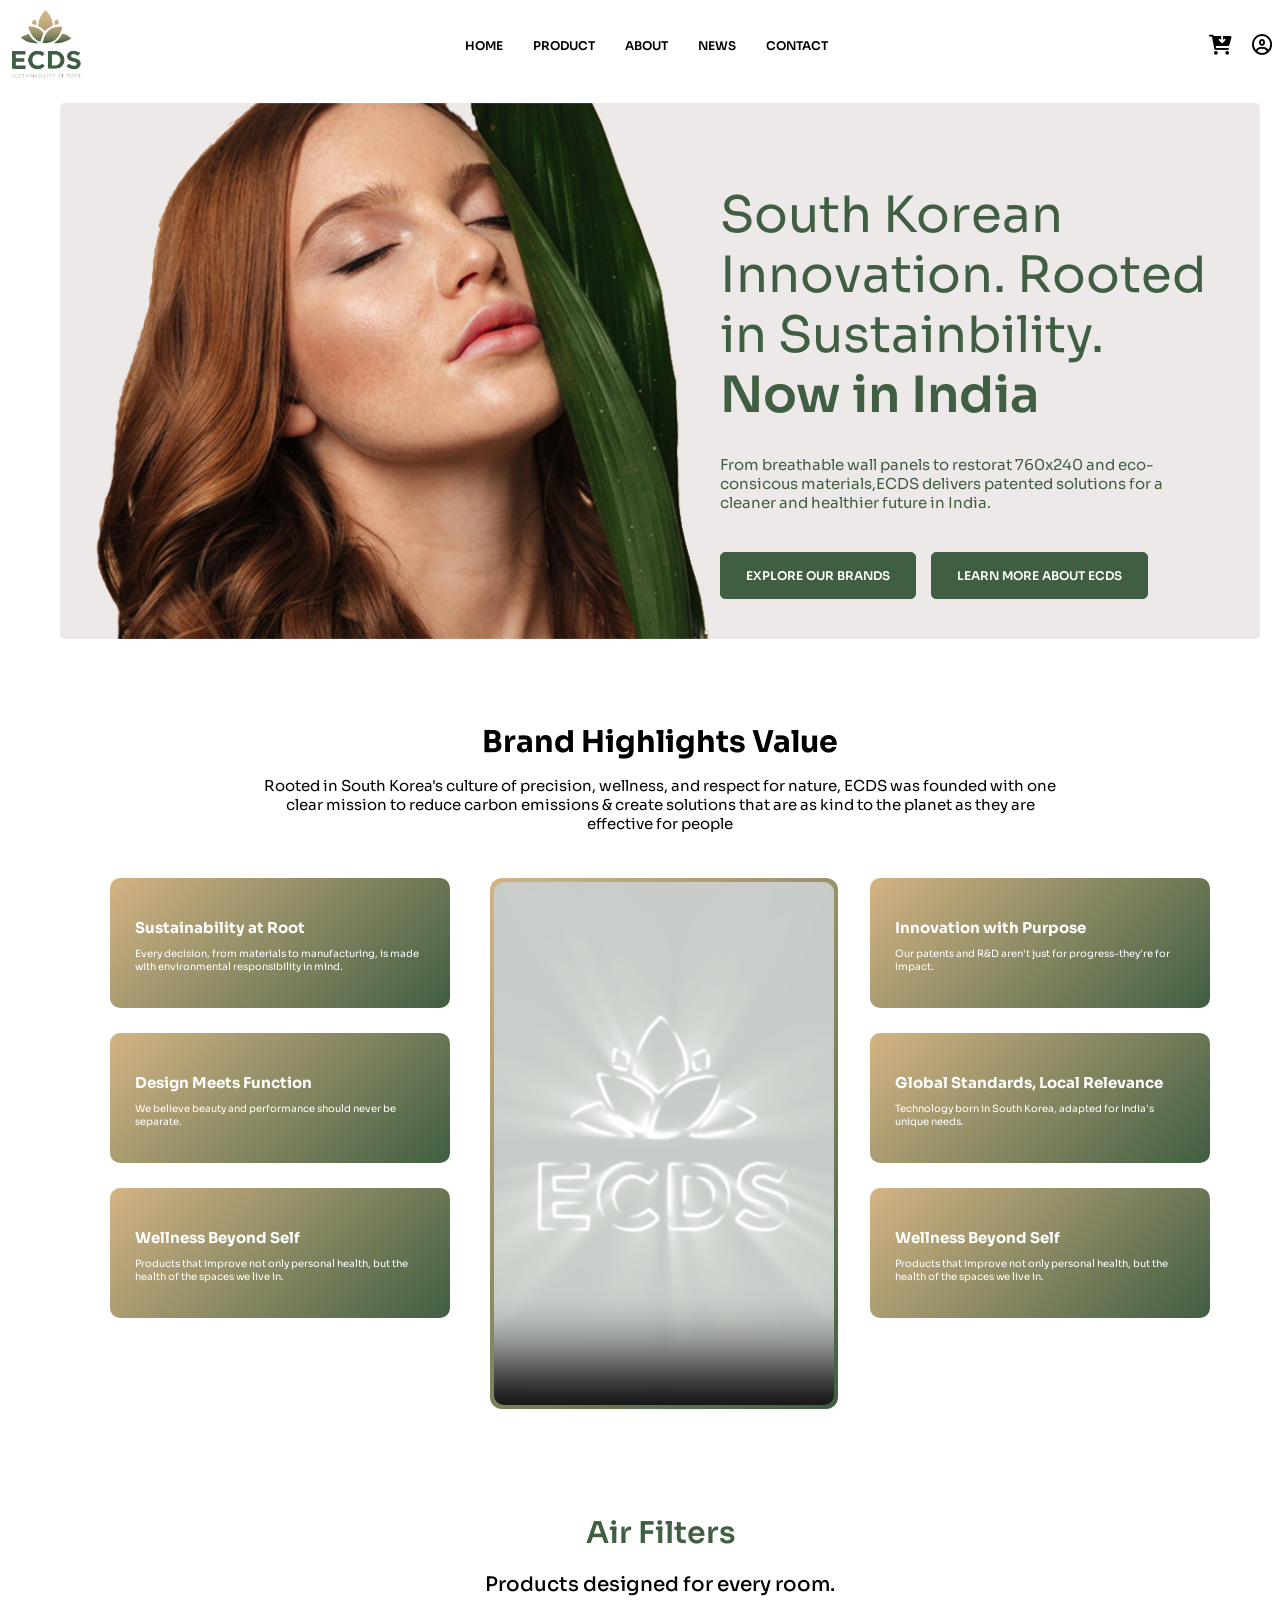
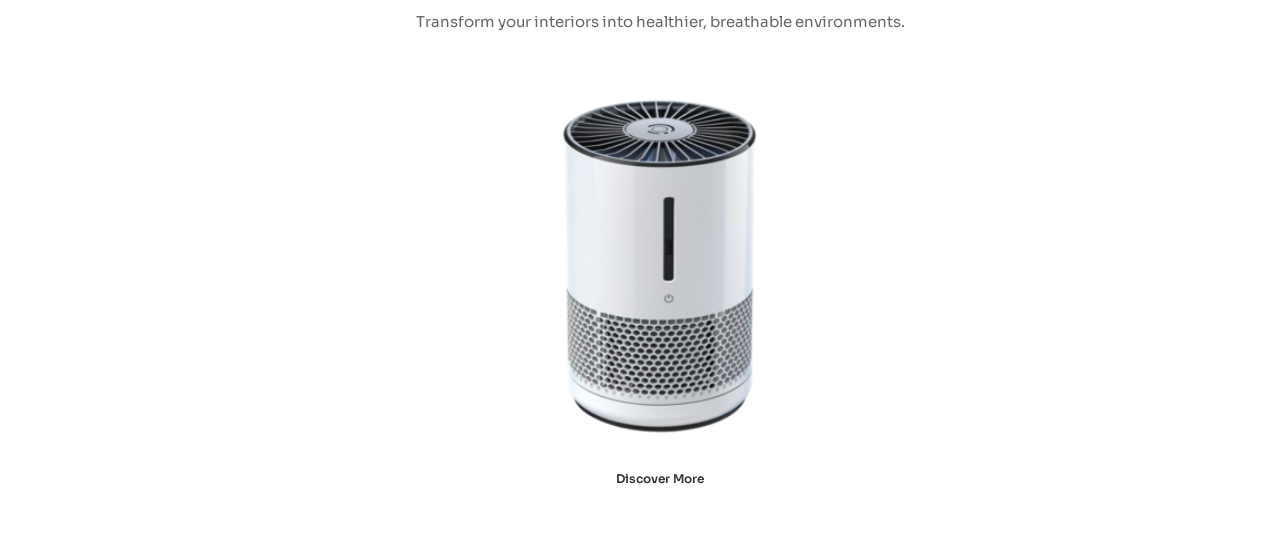
==== index.html @ a6f285d8 "Add the navbar,hero section,brand highlights etc." ====
<!DOCTYPE html>
<html lang="en">
<head>
    <meta charset="UTF-8">
    <meta name="viewport" content="width=device-width, initial-scale=1.0">
    <title>ECDS</title>
    <link rel="stylesheet" href="style.css">
     <link href="https://cdnjs.cloudflare.com/ajax/libs/font-awesome/6.0.0/css/all.min.css" rel="stylesheet">
     <link rel="preconnect" href="https://fonts.googleapis.com">
    <link rel="preconnect" href="https://fonts.gstatic.com" crossorigin>
    <link href="https://fonts.googleapis.com/css2?family=Sora:wght@100..800&display=swap" rel="stylesheet">
</head>
<body>

    <header class="navbar">
        <div class="logo-container">
            <img src="image/ecds_logo.png" alt="ECDS Logo" class="logo-image">
        </div>
            
        <nav class="nav-links">
            <a href="#">HOME</a>
            <a href="#">PRODUCT</a>
            <a href="#">ABOUT</a>
            <a href="#">NEWS</a>
            <a href="#">CONTACT</a>
        </nav>

        <div class="nav-icons">
            <a href="#" class="icon"><i class="fa-solid fa-cart-arrow-down"></i></a>
            <a href="#" class="icon"><i class="fa-regular fa-circle-user"></i></a>
        </div>
    </header>

    <section class="hero">
        <div class="hero-container">
            <div class="hero-description">
                <h1 class="hero-title">
                    South Korean<br>
                    Innovation. Rooted<br> 
                    in Sustainbility.<br>
                    <span class="hero-highlight">Now in India</span></h1>
                <p class="hero-subtitle">
                    From breathable wall panels to restorat 760x240 and eco-consicous materials,ECDS delivers patented solutions for a cleaner and healthier future in India.
                </p>

                <div class="hero-btns">
                    <a href="#" class="btn">EXPLORE OUR BRANDS</a>
                    <a href="#" class="btn">LEARN MORE ABOUT ECDS</a>
                </div>

            </div>
        </div>
    </section>

    <section class="brand-highlights">
        <div class="bh-container">
            <div class="bh-header">
                <h2>Brand Highlights Value</h2>
                <p>Rooted in South Korea's culture of precision, wellness, and respect for nature, ECDS was founded with one clear mission to reduce carbon emissions & create solutions that are as kind to the planet as they are effective for people</p>
            </div>

            <div class="bh-grid">
                <div class="bh-column left-column">
                    <div class="bh-card">
                        <h3>Sustainability at Root</h3>
                        <p>Every decision, from materials to manufacturing, is made with environmental responsibility in mind.</p>
                    </div>

                    <div class="bh-card">
                        <h3>Design Meets Function</h3>
                        <p>We believe beauty and performance should never be separate.</p>
                    </div>

                    <div class="bh-card">
                        <h3>Wellness Beyond Self</h3>
                        <p>Products that improve not only personal health, but the health of the spaces we live in.</p>
                    </div>
                </div>

                <div class="bh-column center-column">
                    <div class="image-card">
                        <img src="image/bh.png" alt="ECDS Video" class="center-image">
                    </div>
                </div>

                <div class="bh-column right-column">
                    <div class="bh-card">
                        <h3>Innovation with Purpose</h3>
                        <p>Our patents and R&D aren't just for progress-they're for impact.</p>
                    </div>

                    <div class="bh-card">
                        <h3>Global Standards, Local Relevance</h3>
                        <p>Technology born in South Korea, adapted for India's unique needs.</p>
                    </div>

                    <div class="bh-card">
                        <h3>Wellness Beyond Self</h3>
                        <p>Products that improve not only personal health, but the health of the spaces we live in.</p>
                    </div>
                </div>

            </div>
        </div>
    </section>

    <section class="products">
        <div class="product-header">
            <h2 class="product-title">Air Filters</h2>
            <h3 class="product-subtitle">Products designed for every room.</h3>
            <p class="product-description">Transform your interiors into healthier, breathable environments.</p>
        </div>

        <div class="product-image-card">
            <img src="image/product-1.png" alt="Air Filter" class="product-image">
            <a href="#" class="product-link">Discover More</a>
        </div>

    </section>
    
</body>
</html>
---- style.css ----
*{
    font-family: 'Sora';
}

.navbar{
    display: flex;
    justify-content: space-between;
    align-items: center;

    position: sticky;
    top: 0;
    z-index: 1000;

    background-color: white;
}

.logo-container{
    display: flex;
    align-items: center;
}

.logo-image{
    height: 75px;
    width: auto;
    object-fit: contain;
}

.nav-links{
    display: flex;
    gap: 30px;
}

.nav-links a{
    font-size: 12px;
    font-weight: 600;
    text-decoration: none;
    color: #000;
    transition: all 0.3s ease;
}

.nav-links a:hover{
    color: #1a432b;
}

.nav-icons{
    display: flex;
    gap: 20px;
    align-items: center;
}

.nav-icons .icon{
    font-size: 20px;
    color: #000;
    transition: color 0.3s ease;
}

.nav-icons .icon:hover{
    color: #1a432b;
}

.hero{
    width: 100%;
    display: flex;
    justify-content: center;
    padding: 20px;
}

.hero-container{
    display: flex;
    justify-content: flex-end;
    width: 100%;
    max-width: 1200px;
    min-height: 513px;
    background-image: url('image/section-1.png');
    background-size: cover;
    background-position: center left;
    border-radius: 5px;
    overflow: hidden;
}

.hero-description{
    width: 45%;
    display: flex;
    flex-direction: column;
    justify-content: center;
    padding: 40px 40px 40px 0;
    box-sizing: border-box;
}

.hero-title{
    font-size: 50px;
    color: #405e42;
    font-weight: 400;
    line-height: 1.2;
    margin-bottom: 15px;
}

.hero-title .hero-highlight{
    font-weight: 600;
}

.hero-subtitle{
    font-size: 15px;
    color: #405e42;
    margin-bottom: 40px;
    max-width: 500px;
}

.hero-btns{
    display: flex;
    gap: 15px;
}

.btn{
    display: inline-block;
    padding: 15px 25px;
    font-size: 12px;
    font-weight: 600;
    border-radius: 5px;
    text-align: center;
    transition: all 0.5s ease;
    cursor: pointer;
    background-color: #405e42;
    border: 1px solid #405e42;
    color: white;
    text-decoration: none;
}

.btn:hover{
    background-color: #1a432b;
    border-color: #1a331e;
}

.brand-highlights{
    width: 100%;
    padding: 40px 20px;
    background-color: white;
    display: flex;
    justify-content: center;
}

.bh-container{
    max-width: 1280px;
    width: 100%;
    display: flex;
    flex-direction: column;
    align-items: center;
}

.bh-header{
    text-align: center;
    max-width: 800px;
    margin-bottom: 30px;
}

.bh-header h2{
    font-size: 30px;
    margin-bottom: 10px;
    font-weight: 700;
}

.bh-header p{
    font-size: 15px;
}

.bh-grid{
    display: flex;
    justify-content: center;
    align-items: stretch;
    gap: 40px;
    width: 100%;
    max-width: 1100px;
    margin: 0 auto;
}

.bh-column{
    display: flex;
    flex-direction: column;
    gap: 25px;
    flex: 1;
}

.center-column{
    display: flex;
    justify-content: center;
}

.image-card{
    width: 100%;
    min-height: 500px;
    padding: 4px;
    background: linear-gradient(135deg, #d4b484 0%,#405e42 100%);
    border-radius: 12px;
    display: flex;
    overflow: hidden;
}

.center-image{
    width: 100%;
    height: 100%;
    border-radius: 10px;
    object-fit: cover;
    display: block;
}

.bh-card{
    background: linear-gradient(135deg, #d4b484 0%,#405e42 100%);
    color: white;
    padding: 25px;
    border-radius: 10px;
    text-align: left;
    transition: transform 0.3s ease;
}

.bh-card:hover{
    transform: translateY(-5px);
}

.bh-card h3{
    font-size: 15px;
    font-weight: 700;
    margin-bottom: 10px;
}

.bh-card p{
    /* max-width: 200px; */
    font-size: 10px;
}

.bh-column .left-column,
.bh-column .right-column{
    flex: 1;
    max-width: 320px;
    display: flex;
    flex-direction: column;
    justify-content: space-between;
    gap: 20px;
}

.products{
    width: 100%;
    padding: 40px 20px;
    background-color: white;
    display: flex;
    flex-direction: column;
    align-items: center;
    text-align: center;
}

.product-header{
    max-width: 700px;
    margin-bottom: 20px;
}

.product-title{
    font-size: 30px;
    color: #405e42;
    font-weight: 600;
    margin-bottom: 10px;
}

.product-subtitle{
    font-size: 20px;
    font-weight: 500;
    margin-bottom: 8px;
}

.product-description{
    font-size: 15px;
    color: #666;
}

.product-image-card{
    display: flex;
    flex-direction: column;
    align-items: center;
    width: 100%;
    max-width: 400px;
}

.product-image{
    width: 100%;
    height: auto;
    object-fit: contain;
    margin-bottom: 5px;
}

.product-link{
    font-size: 12px;
    font-weight: 600;
    color: #333;
    text-decoration: none;
    transition: color 0.3s ease; 
}

.product-link:hover{
    color: #405e42;
}
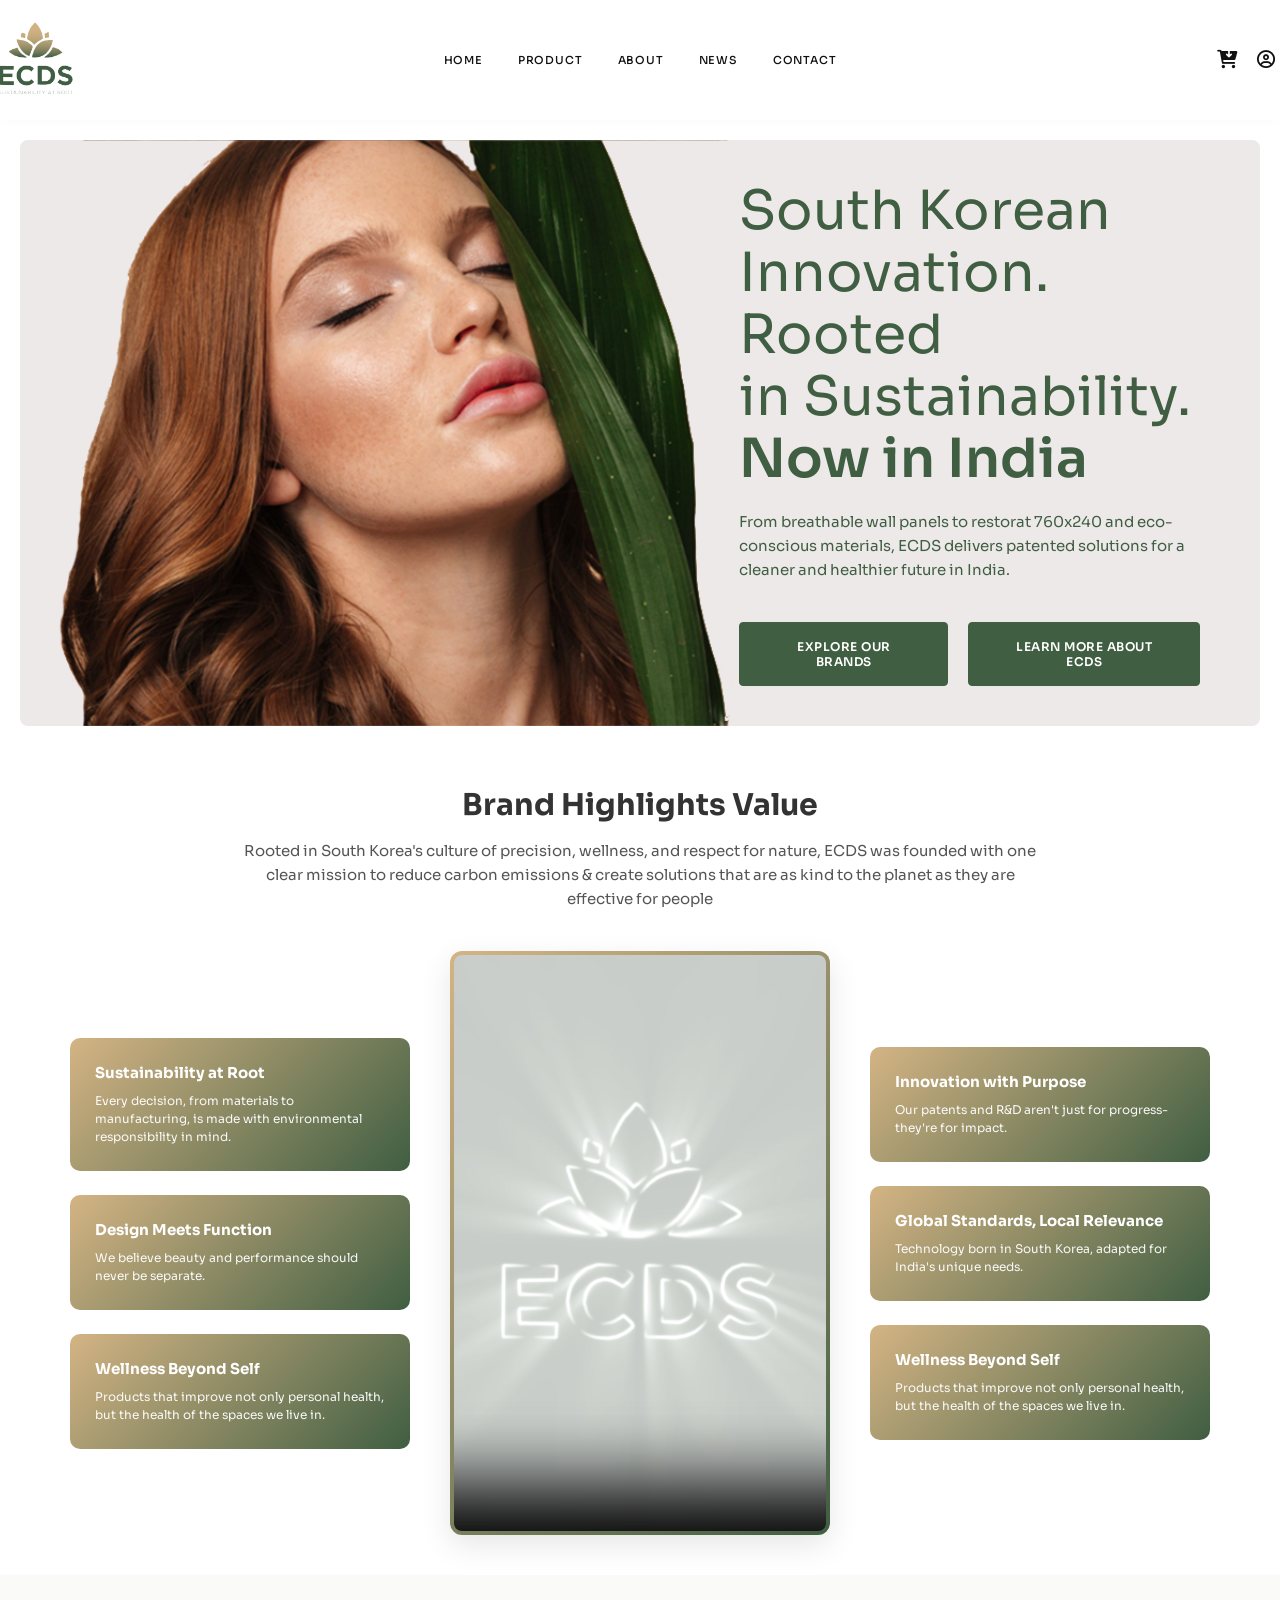
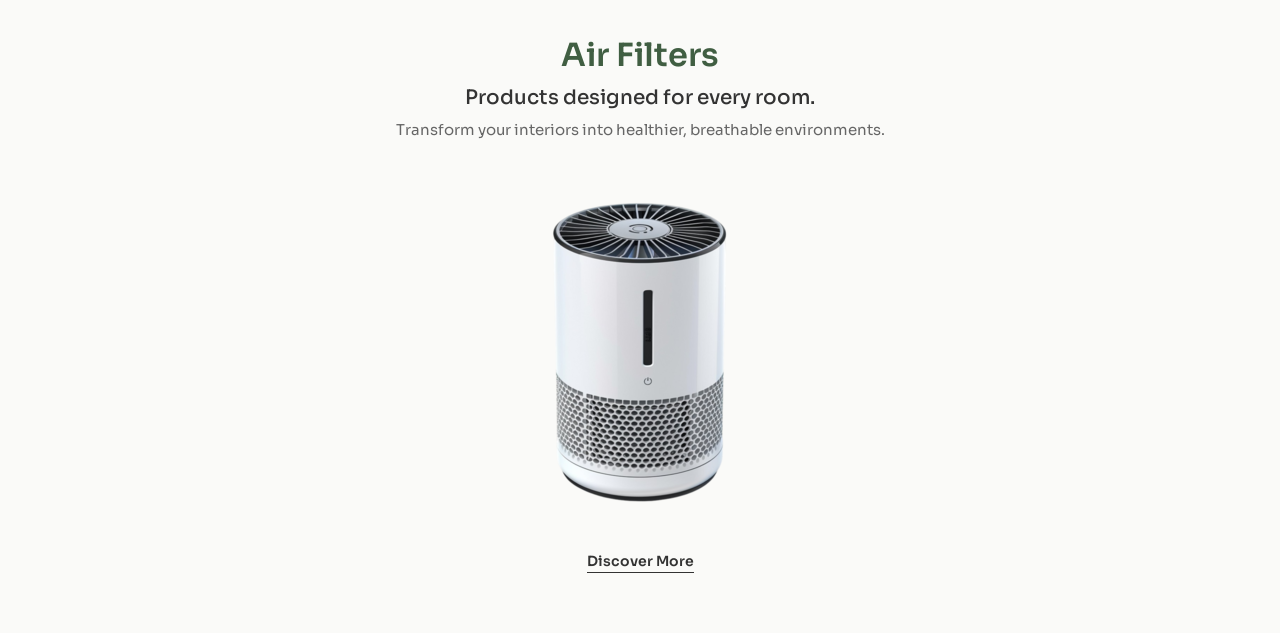
==== commit 9f5e4fef: "Fix minor issues" ====
--- a/index.html
+++ b/index.html
@@ -5,29 +5,33 @@
     <meta name="viewport" content="width=device-width, initial-scale=1.0">
     <title>ECDS</title>
     <link rel="stylesheet" href="style.css">
-     <link href="https://cdnjs.cloudflare.com/ajax/libs/font-awesome/6.0.0/css/all.min.css" rel="stylesheet">
-     <link rel="preconnect" href="https://fonts.googleapis.com">
+    
+    <link href="https://cdnjs.cloudflare.com/ajax/libs/font-awesome/6.0.0/css/all.min.css" rel="stylesheet">
+    
+    <link rel="preconnect" href="https://fonts.googleapis.com">
     <link rel="preconnect" href="https://fonts.gstatic.com" crossorigin>
     <link href="https://fonts.googleapis.com/css2?family=Sora:wght@100..800&display=swap" rel="stylesheet">
 </head>
 <body>
 
     <header class="navbar">
-        <div class="logo-container">
-            <img src="image/ecds_logo.png" alt="ECDS Logo" class="logo-image">
-        </div>
+        <div class="nav-container">
+            <div class="logo-container">
+                <img src="image/ecds_logo.png" alt="ECDS Logo" class="logo-image">
+            </div>
             
-        <nav class="nav-links">
-            <a href="#">HOME</a>
-            <a href="#">PRODUCT</a>
-            <a href="#">ABOUT</a>
-            <a href="#">NEWS</a>
-            <a href="#">CONTACT</a>
-        </nav>
+            <nav class="nav-links">
+                <a href="#">HOME</a>
+                <a href="#">PRODUCT</a>
+                <a href="#">ABOUT</a>
+                <a href="#">NEWS</a>
+                <a href="#">CONTACT</a>
+            </nav>
 
-        <div class="nav-icons">
-            <a href="#" class="icon"><i class="fa-solid fa-cart-arrow-down"></i></a>
-            <a href="#" class="icon"><i class="fa-regular fa-circle-user"></i></a>
+            <div class="nav-icons">
+                <a href="#" class="icon"><i class="fa-solid fa-cart-arrow-down"></i></a>
+                <a href="#" class="icon"><i class="fa-regular fa-circle-user"></i></a>
+            </div>
         </div>
     </header>
 
@@ -37,17 +41,17 @@
                 <h1 class="hero-title">
                     South Korean<br>
                     Innovation. Rooted<br> 
-                    in Sustainbility.<br>
-                    <span class="hero-highlight">Now in India</span></h1>
+                    in Sustainability.<br>
+                    <span class="hero-highlight">Now in India</span>
+                </h1>
                 <p class="hero-subtitle">
-                    From breathable wall panels to restorat 760x240 and eco-consicous materials,ECDS delivers patented solutions for a cleaner and healthier future in India.
+                    From breathable wall panels to restorat 760x240 and eco-conscious materials, ECDS delivers patented solutions for a cleaner and healthier future in India.
                 </p>
 
                 <div class="hero-btns">
                     <a href="#" class="btn">EXPLORE OUR BRANDS</a>
                     <a href="#" class="btn">LEARN MORE ABOUT ECDS</a>
                 </div>
-
             </div>
         </div>
     </section>
@@ -65,12 +69,10 @@
                         <h3>Sustainability at Root</h3>
                         <p>Every decision, from materials to manufacturing, is made with environmental responsibility in mind.</p>
                     </div>
-
                     <div class="bh-card">
                         <h3>Design Meets Function</h3>
                         <p>We believe beauty and performance should never be separate.</p>
                     </div>
-
                     <div class="bh-card">
                         <h3>Wellness Beyond Self</h3>
                         <p>Products that improve not only personal health, but the health of the spaces we live in.</p>
@@ -79,7 +81,7 @@
 
                 <div class="bh-column center-column">
                     <div class="image-card">
-                        <img src="image/bh.png" alt="ECDS Video" class="center-image">
+                        <img src="image/bh.png" alt="ECDS Media" class="center-image">
                     </div>
                 </div>
 
@@ -88,18 +90,15 @@
                         <h3>Innovation with Purpose</h3>
                         <p>Our patents and R&D aren't just for progress-they're for impact.</p>
                     </div>
-
                     <div class="bh-card">
                         <h3>Global Standards, Local Relevance</h3>
                         <p>Technology born in South Korea, adapted for India's unique needs.</p>
                     </div>
-
                     <div class="bh-card">
                         <h3>Wellness Beyond Self</h3>
                         <p>Products that improve not only personal health, but the health of the spaces we live in.</p>
                     </div>
                 </div>
-
             </div>
         </div>
     </section>
@@ -115,7 +114,6 @@
             <img src="image/product-1.png" alt="Air Filter" class="product-image">
             <a href="#" class="product-link">Discover More</a>
         </div>
-
     </section>
     
 </body>
--- a/style.css
+++ b/style.css
@@ -1,40 +1,60 @@
 *{
-    font-family: 'Sora';
+    margin: 0;
+    padding: 0;
+    box-sizing: border-box;
+    font-family: 'Sora', sans-serif;
+}
+
+body{
+    background-color: #ffffff;
+    color: #333333;
 }
 
 .navbar{
-    display: flex;
-    justify-content: space-between;
-    align-items: center;
-
     position: sticky;
     top: 0;
     z-index: 1000;
-
     background-color: white;
+    display: flex;
+    justify-content: center;
+    padding: 20px 20px;
+    box-shadow: 0 2px 10px rgba(0, 0, 0, 0.02); 
+}
+
+.nav-container{
+    display: grid;
+    grid-template-columns: 1fr auto 1fr;
+    align-items: center;
+    width: 100%;
+    max-width: 1280px;
 }
 
 .logo-container{
-    display: flex;
-    align-items: center;
+    justify-self: start;
+    display: flex;
+    align-items: center;
+    margin-left: -25px; 
 }
 
 .logo-image{
-    height: 75px;
+    height: 80px;
     width: auto;
     object-fit: contain;
+    display: block;
 }
 
 .nav-links{
-    display: flex;
-    gap: 30px;
+    justify-self: center;
+    display: flex;
+    gap: 35px;
 }
 
 .nav-links a{
-    font-size: 12px;
-    font-weight: 600;
+    font-size: 11px; 
+    font-weight: 500;
+    letter-spacing: 0.8px; 
     text-decoration: none;
-    color: #000;
+    color: #111111;
     transition: all 0.3s ease;
 }
 
@@ -43,14 +63,16 @@
 }
 
 .nav-icons{
+    justify-self: end;
     display: flex;
     gap: 20px;
     align-items: center;
+    margin-right: -15px; 
 }
 
 .nav-icons .icon{
-    font-size: 20px;
-    color: #000;
+    font-size: 18px;
+    color: #111111;
     transition: color 0.3s ease;
 }
 
@@ -69,30 +91,30 @@
     display: flex;
     justify-content: flex-end;
     width: 100%;
-    max-width: 1200px;
-    min-height: 513px;
+    max-width: 1450px; 
+    min-height: 548px;
     background-image: url('image/section-1.png');
     background-size: cover;
     background-position: center left;
-    border-radius: 5px;
+    background-color: #f1f3ed;
+    border-radius: 8px;
     overflow: hidden;
 }
 
 .hero-description{
-    width: 45%;
-    display: flex;
-    flex-direction: column;
-    justify-content: center;
-    padding: 40px 40px 40px 0;
-    box-sizing: border-box;
+    width: 42%; 
+    display: flex;
+    flex-direction: column;
+    justify-content: center;
+    padding: 40px 60px 40px 0; 
 }
 
 .hero-title{
-    font-size: 50px;
+    font-size: 54px;
     color: #405e42;
     font-weight: 400;
-    line-height: 1.2;
-    margin-bottom: 15px;
+    line-height: 1.15;
+    margin-bottom: 20px;
 }
 
 .hero-title .hero-highlight{
@@ -103,22 +125,24 @@
     font-size: 15px;
     color: #405e42;
     margin-bottom: 40px;
-    max-width: 500px;
+    max-width: 450px; 
+    line-height: 1.6;
 }
 
 .hero-btns{
     display: flex;
-    gap: 15px;
+    gap: 20px;
 }
 
 .btn{
     display: inline-block;
-    padding: 15px 25px;
+    padding: 16px 28px;
     font-size: 12px;
     font-weight: 600;
-    border-radius: 5px;
+    letter-spacing: 0.5px;
+    border-radius: 4px;
     text-align: center;
-    transition: all 0.5s ease;
+    transition: all 0.3s ease;
     cursor: pointer;
     background-color: #405e42;
     border: 1px solid #405e42;
@@ -140,7 +164,7 @@
 }
 
 .bh-container{
-    max-width: 1280px;
+    max-width: 1280px; 
     width: 100%;
     display: flex;
     flex-direction: column;
@@ -150,17 +174,19 @@
 .bh-header{
     text-align: center;
     max-width: 800px;
-    margin-bottom: 30px;
+    margin-bottom: 40px;
 }
 
 .bh-header h2{
     font-size: 30px;
-    margin-bottom: 10px;
+    margin-bottom: 15px;
     font-weight: 700;
 }
 
 .bh-header p{
     font-size: 15px;
+    line-height: 1.6;
+    color: #555;
 }
 
 .bh-grid{
@@ -169,42 +195,47 @@
     align-items: stretch;
     gap: 40px;
     width: 100%;
-    max-width: 1100px;
+    max-width: 1280px;
     margin: 0 auto;
 }
 
-.bh-column{
-    display: flex;
-    flex-direction: column;
-    gap: 25px;
+.bh-column.left-column,
+.bh-column.right-column {
     flex: 1;
+    max-width: 340px; 
+    display: flex;
+    flex-direction: column;
+    justify-content: center; 
+    gap: 24px;
 }
 
 .center-column{
+    flex: 0 0 380px; 
     display: flex;
     justify-content: center;
 }
 
 .image-card{
     width: 100%;
-    min-height: 500px;
-    padding: 4px;
-    background: linear-gradient(135deg, #d4b484 0%,#405e42 100%);
+    aspect-ratio: 606 / 931;
+    padding: 4px; 
+    background: linear-gradient(135deg, #d4b484 0%, #405e42 100%);
     border-radius: 12px;
     display: flex;
     overflow: hidden;
+    box-shadow: 0 10px 30px rgba(0, 0, 0, 0.1);
 }
 
 .center-image{
     width: 100%;
     height: 100%;
-    border-radius: 10px;
+    border-radius: 8px; 
     object-fit: cover;
     display: block;
 }
 
-.bh-card{
-    background: linear-gradient(135deg, #d4b484 0%,#405e42 100%);
+.bh-card {
+    background: linear-gradient(135deg, #d4b484 0%, #405e42 100%);
     color: white;
     padding: 25px;
     border-radius: 10px;
@@ -223,24 +254,15 @@
 }
 
 .bh-card p{
-    /* max-width: 200px; */
-    font-size: 10px;
-}
-
-.bh-column .left-column,
-.bh-column .right-column{
-    flex: 1;
-    max-width: 320px;
-    display: flex;
-    flex-direction: column;
-    justify-content: space-between;
-    gap: 20px;
+    font-size: 12px;
+    line-height: 1.5;
+    opacity: 0.95;
 }
 
 .products{
     width: 100%;
-    padding: 40px 20px;
-    background-color: white;
+    padding: 60px 20px;
+    background-color: #fafaf8;
     display: flex;
     flex-direction: column;
     align-items: center;
@@ -249,11 +271,11 @@
 
 .product-header{
     max-width: 700px;
-    margin-bottom: 20px;
+    margin-bottom: 30px;
 }
 
 .product-title{
-    font-size: 30px;
+    font-size: 32px;
     color: #405e42;
     font-weight: 600;
     margin-bottom: 10px;
@@ -262,12 +284,14 @@
 .product-subtitle{
     font-size: 20px;
     font-weight: 500;
+    color: #333;
     margin-bottom: 8px;
 }
 
 .product-description{
     font-size: 15px;
     color: #666;
+    line-height: 1.6;
 }
 
 .product-image-card{
@@ -275,24 +299,26 @@
     flex-direction: column;
     align-items: center;
     width: 100%;
-    max-width: 400px;
 }
 
 .product-image{
-    width: 100%;
-    height: auto;
+    width: 360px;
+    height: 360px;
     object-fit: contain;
-    margin-bottom: 5px;
+    margin-bottom: 20px;
 }
 
 .product-link{
-    font-size: 12px;
+    font-size: 14px;
     font-weight: 600;
     color: #333;
     text-decoration: none;
-    transition: color 0.3s ease; 
+    border-bottom: 1px solid #333;
+    padding-bottom: 2px;
+    transition: all 0.3s ease; 
 }
 
 .product-link:hover{
     color: #405e42;
+    border-color: #405e42;
 }
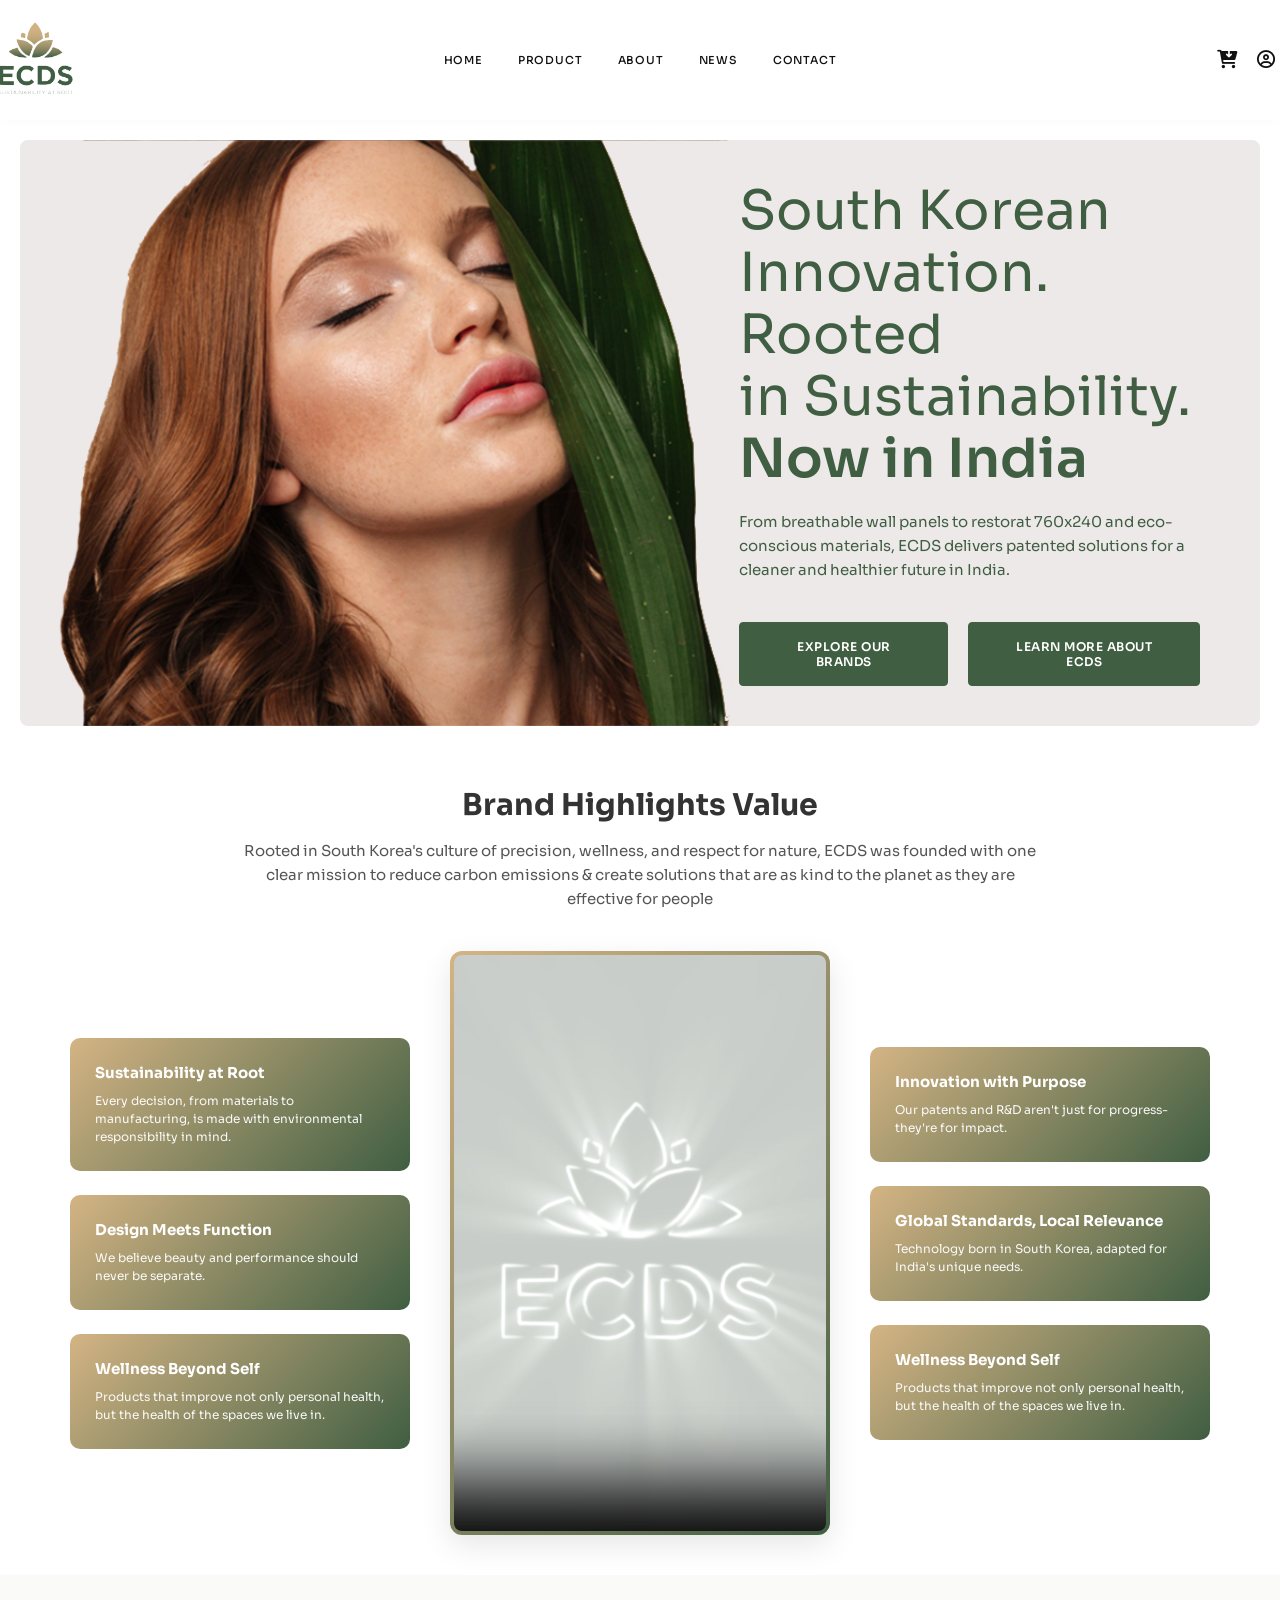
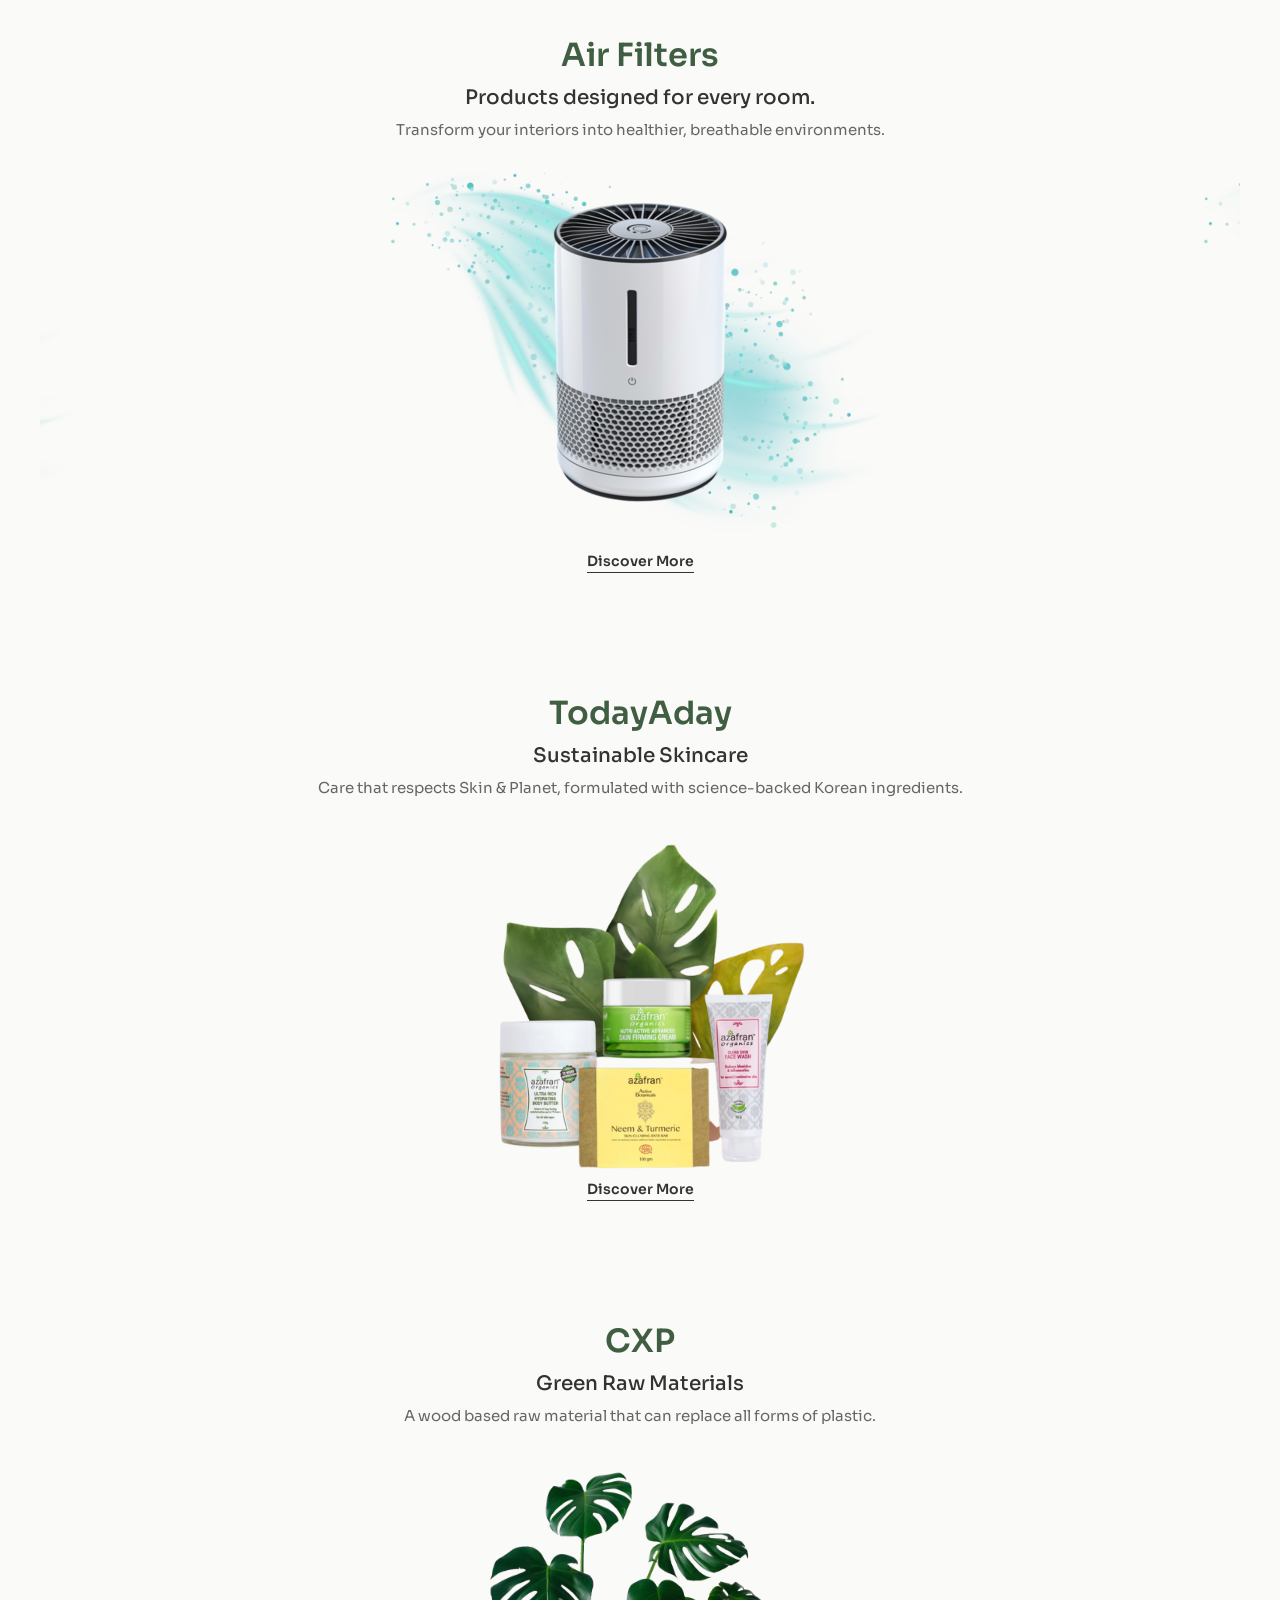
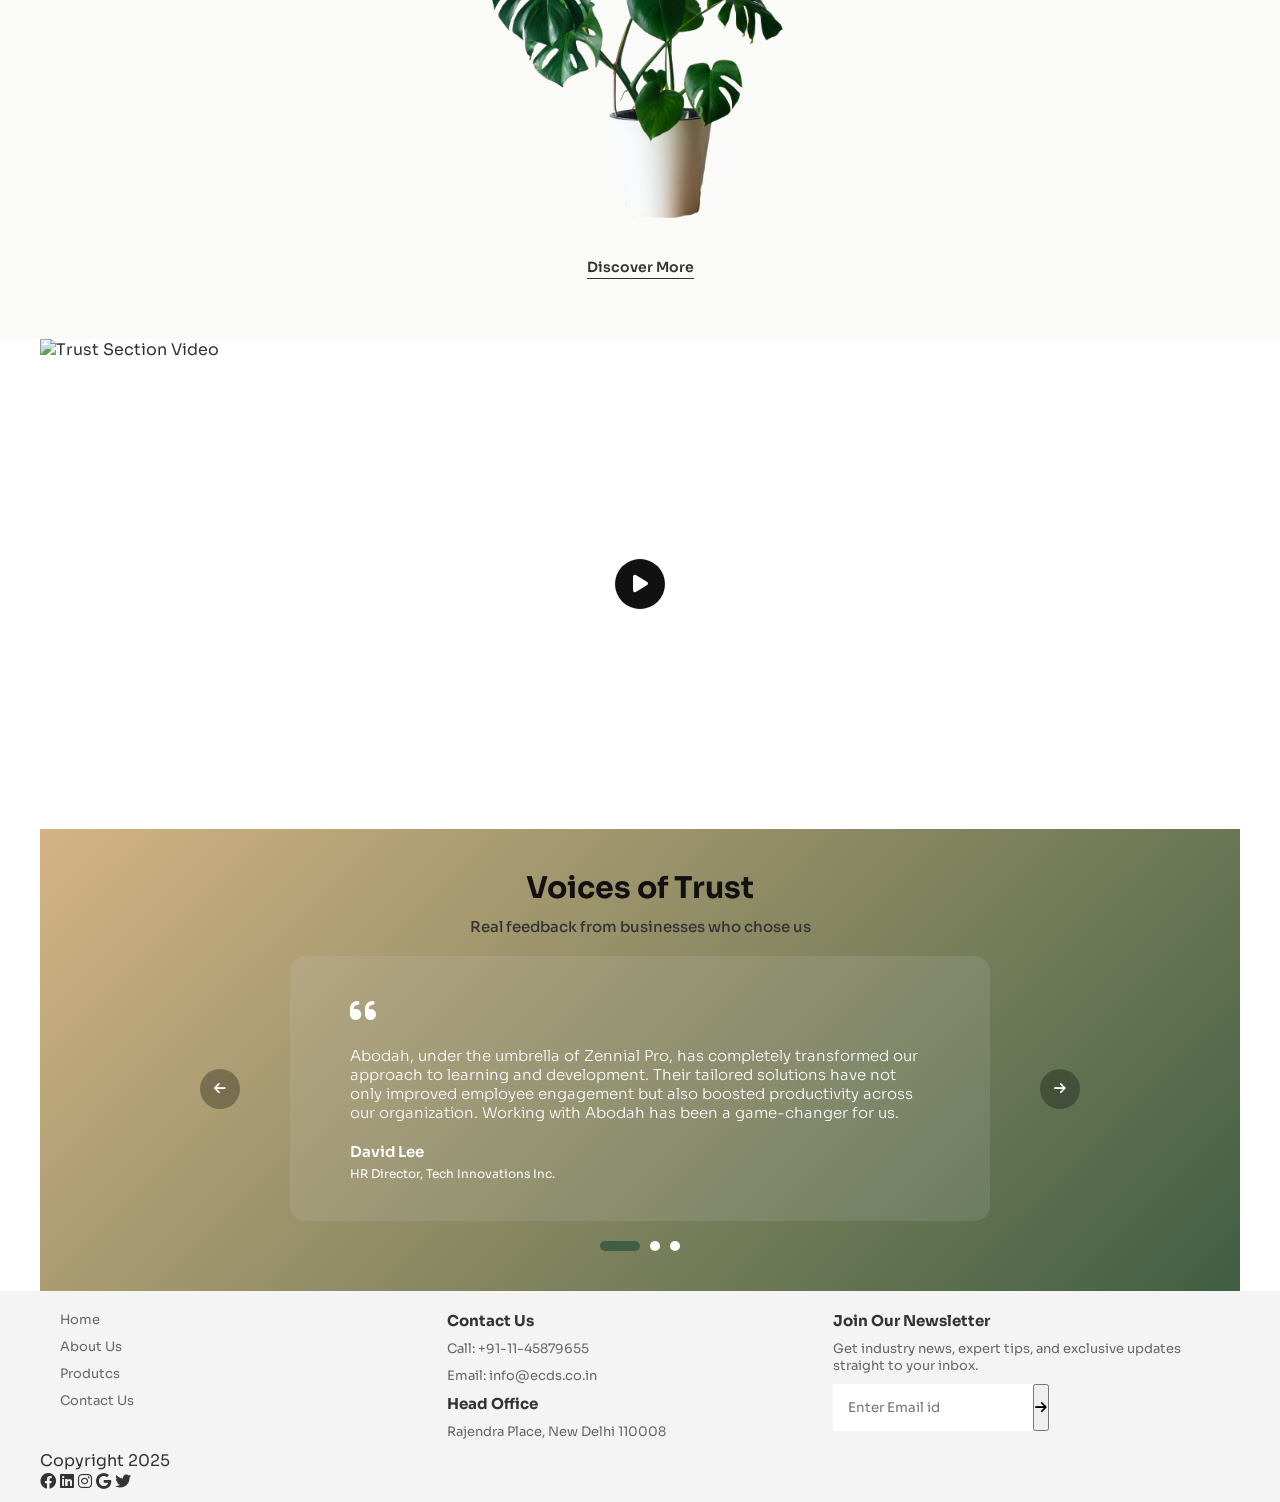
==== commit d54f2446: "Add next sections upto footer" ====
--- a/index.html
+++ b/index.html
@@ -111,10 +111,115 @@
         </div>
 
         <div class="product-image-card">
-            <img src="image/product-1.png" alt="Air Filter" class="product-image">
+            <div class="product-splash">
+                <img src="image/product-1-1.png" alt="Air Filter" class="product-image">
+            </div>
             <a href="#" class="product-link">Discover More</a>
         </div>
     </section>
-    
+
+    <section class="products">
+        <div class="product-header">
+            <h2 class="product-title">TodayAday</h2>
+            <h3 class="product-subtitle">Sustainable Skincare</h3>
+            <p class="product-description">Care that respects Skin & Planet, formulated with science-backed Korean ingredients.</p>
+        </div>
+
+        <div class="product-image-card">
+            <img src="image/product-2.png" alt="Todayaday Products" class="todayaday-image">
+            <a href="#" class="product-link">Discover More</a>
+        </div>
+    </section>
+
+    <section class="products">
+        <div class="product-header">
+            <h2 class="product-title">CXP</h2>
+            <h3 class="product-subtitle">Green Raw Materials</h3>
+            <p class="product-description">A wood based raw material that can replace all forms of plastic.</p>
+        </div>
+
+        <div class="product-image-card">
+            <img src="image/product-3.png" alt="CXP Plant" class="cxp-image">
+            <a href="#" class="product-link">Discover More</a>
+        </div>
+    </section>
+
+    <section class="trust-section">
+        <div class="trust-container">
+            <div class="trust-image-card">
+                <img src="image/trust.jpg" alt="Trust Section Video" class="trust-image">
+                <button class="play-btn">
+                    <i class="fa-solid fa-play"></i>
+                </button>
+            </div>
+
+            <div class="trust-text-card">
+                <h2>Voices of Trust</h2>
+                <p class="trust-subtitle">Real feedback from businesses who chose us</p>
+
+                <div class="arrows-card">
+                    <button class="arrows"><i class="fa-solid fa-arrow-left"></i></button>
+                    <div class="trust-card">
+                        <div class="trust-content">
+                            <i class="fa-solid fa-quote-left"></i>
+                            <p class="quote-text">
+                                Abodah, under the umbrella of Zennial Pro, has completely transformed our approach to learning and development. Their tailored solutions have not only improved employee engagement but also boosted productivity across our organization. Working with Abodah has been a game-changer for us.
+                            </p>
+                            <p class="quote-author">David Lee</p>
+                            <p class="quote-title">HR Director, Tech Innovations Inc.</p>
+                        </div>
+                    </div>
+                    <button class="arrows"><i class="fa-solid fa-arrow-right"></i></button>
+                </div>
+                <div class="dots">
+                    <span class="dot active"></span>
+                    <span class="dot"></span>
+                    <span class="dot"></span>
+                </div>
+            </div>
+        </div>
+    </section>
+
+    <footer class="footer">
+        <div class="footer-container">
+
+            <div class="footer-column">
+                <ul class="footer-links">
+                    <li><a href="#">Home</a></li>
+                    <li><a href="#">About Us</a></li>
+                    <li><a href="#">Produtcs</a></li>
+                    <li><a href="#">Contact Us</a></li>
+                </ul>
+            </div>
+
+            <div class="footer-column">
+                <h3>Contact Us</h3>
+                <p>Call: +91-11-45879655</p>
+                <p>Email: info@ecds.co.in</p>
+                <h3>Head Office</h3>
+                <p>Rajendra Place, New Delhi 110008</p>
+            </div>
+
+            <div class="footer-column">
+                <h3>Join Our Newsletter</h3>
+                <p>Get industry news, expert tips, and exclusive updates straight to your inbox.</p>
+                <div class="email-box">
+                    <input type="email" placeholder="Enter Email id">
+                    <button><i class="fa-solid fa-arrow-right"></i></button>
+                </div>
+            </div>
+        </div>
+        <div class="footer-bottom">
+            <p>Copyright 2025</p>
+            <div class="footer-icons">
+                <i class="fa-brands fa-facebook"></i>
+                <i class="fa-brands fa-linkedin"></i>
+                <i class="fa-brands fa-instagram"></i>
+                <i class="fa-brands fa-google"></i>
+                <i class="fa-brands fa-twitter"></i>
+            </div>
+        </div>
+    </footer>
+
 </body>
 </html>
--- a/style.css
+++ b/style.css
@@ -299,13 +299,25 @@
     flex-direction: column;
     align-items: center;
     width: 100%;
+    max-width: 1200px;
+}
+
+.product-splash{
+    width: 100%;
+    background-image: url('image/product-1-2.png');
+    background-size: contain;
+    background-position: center;
+    display: flex;
+    justify-content: center;
+    align-items: center;
+    margin-bottom: 20px;
+    transform: scaleX(-1);
 }
 
 .product-image{
     width: 360px;
     height: 360px;
     object-fit: contain;
-    margin-bottom: 20px;
 }
 
 .product-link{
@@ -321,4 +333,222 @@
 .product-link:hover{
     color: #405e42;
     border-color: #405e42;
-}+}
+
+.todayaday-image{
+    width: 100%;
+    max-width: 600px;
+    object-fit: contain;
+    margin-top: -100px;
+    margin-bottom: -150px;
+}
+
+.cxp-image{
+    width: 100%;
+    max-width: 600px;
+    object-fit: contain;
+}
+
+.trust-section{
+    width: 100%;
+    display: flex;
+    justify-content: center;
+    padding: 0px 40px;
+}
+
+.trust-container{
+    width: 100%;
+    display: flex;
+    flex-direction: column;
+}
+
+.trust-image-card{
+    position: relative;
+    width: 100%;
+    height: 490px;
+    overflow: hidden;
+    display: flex;
+    justify-content: center;
+    align-items: center;
+}
+
+.trust-image{
+    width: 100%;
+    height: 100%;
+    object-fit: cover;
+}
+
+.play-btn{
+    position: absolute;
+    width: 50px;
+    height: 50px;
+    background-color: #111111;
+    color: white;
+    border: none;
+    border-radius: 50%;
+    font-size: 20px;
+    cursor: pointer;
+    display: flex;
+    justify-content: center;
+    align-items: center;
+    transition: transform 0.5s ease, background-color 0.5s ease;
+}
+
+.play-btn:hover{
+    transform: scale(1.1);
+    background-color: #405e42;
+}
+
+.trust-text-card{
+    background: linear-gradient(135deg, #d4b484 0%, #405e42 100%);
+    padding: 40px 60px;
+    display: flex;
+    flex-direction: column;
+    align-items: center;
+    text-align: center;
+}
+
+.trust-text-card h2{
+    font-size: 30px;
+    color: #111111;
+    margin-bottom: 10px;
+}
+
+.trust-subtitle{
+    font-size: 15px;
+    color: #333;
+    margin-bottom: 20px;
+    font-weight: 500;
+}
+
+.arrows-card{
+    display: flex;
+    align-items: center;
+    justify-content: center;
+    width: 100%;
+    gap: 50px;
+}
+
+.trust-card{
+    background: rgba(201, 199, 199, 0.15);
+    width: 100%;
+    max-width: 700px;
+    padding: 40px 30px;
+    display: flex;
+    justify-content: space-between;
+    align-items: center;
+    color: white;
+    border-radius: 15px;
+}
+
+.arrows{
+    background: rgba(0, 0, 0, 0.3);
+    color: white;
+    border: none;
+    width: 40px;
+    height: 40px;
+    border-radius: 50%;
+    cursor: pointer;
+    display: flex;
+    justify-content: center;
+    align-items: center;
+    /* transition: background 0.5s ease; */
+}
+
+/* .arrows.hover{
+    background: rgba(0, 0, 0, 0.6);
+} */
+
+.trust-content{
+    padding: 0 30px;
+    text-align: left;
+}
+
+.trust-content i{
+    font-size: 30px;
+    margin-bottom: 20px;
+}
+
+.quote-text{
+    font-size: 15px;
+    margin-bottom: 20px;
+    max-width: 600px;
+    font-weight: 300;
+}
+
+.quote-author{
+    font-size: 15px;
+    font-weight: 600;
+    margin-bottom: 5px;
+}
+
+.quote-title{
+    font-size: 12px;
+}
+
+.dots{
+    display: flex;
+    gap: 10px;
+    margin-top: 20px;
+}
+
+.dot{
+    width: 10px;
+    height: 10px;
+    background-color: white;
+    border-radius: 50%;
+    cursor: pointer;
+    transition: background-color 0.5s ease;
+}
+
+.dot.active{
+    width: 40px;
+    border-radius: 5px;
+    background-color: #405e42;
+}
+
+.dot:hover{
+    background-color: #405e42;
+}
+
+.footer{
+    background-color: #f4f4f4;
+    padding: 20px 40px 10px 40px;
+}
+
+.footer-container{
+    width: 100%;
+    margin: 0 auto;
+    display: grid;
+    grid-template-columns: repeat(3,1fr);
+    padding: 0 20px;
+}
+
+.footer-column h3{
+    font-size: 15px;
+    margin-bottom: 10px;
+}
+
+.footer-column p, .footer-links a{
+    font-size: 13px;
+    color: #666;
+    margin-bottom: 10px;
+    text-decoration: none;
+    display: block;
+}
+
+.footer-links li{
+    list-style: none;
+}
+
+.email-box{
+    display: flex;
+    margin-top: 10px;
+}
+
+.email-box input{
+    background: white;
+    border: none;
+    outline: none;
+    padding: 15px;
+}
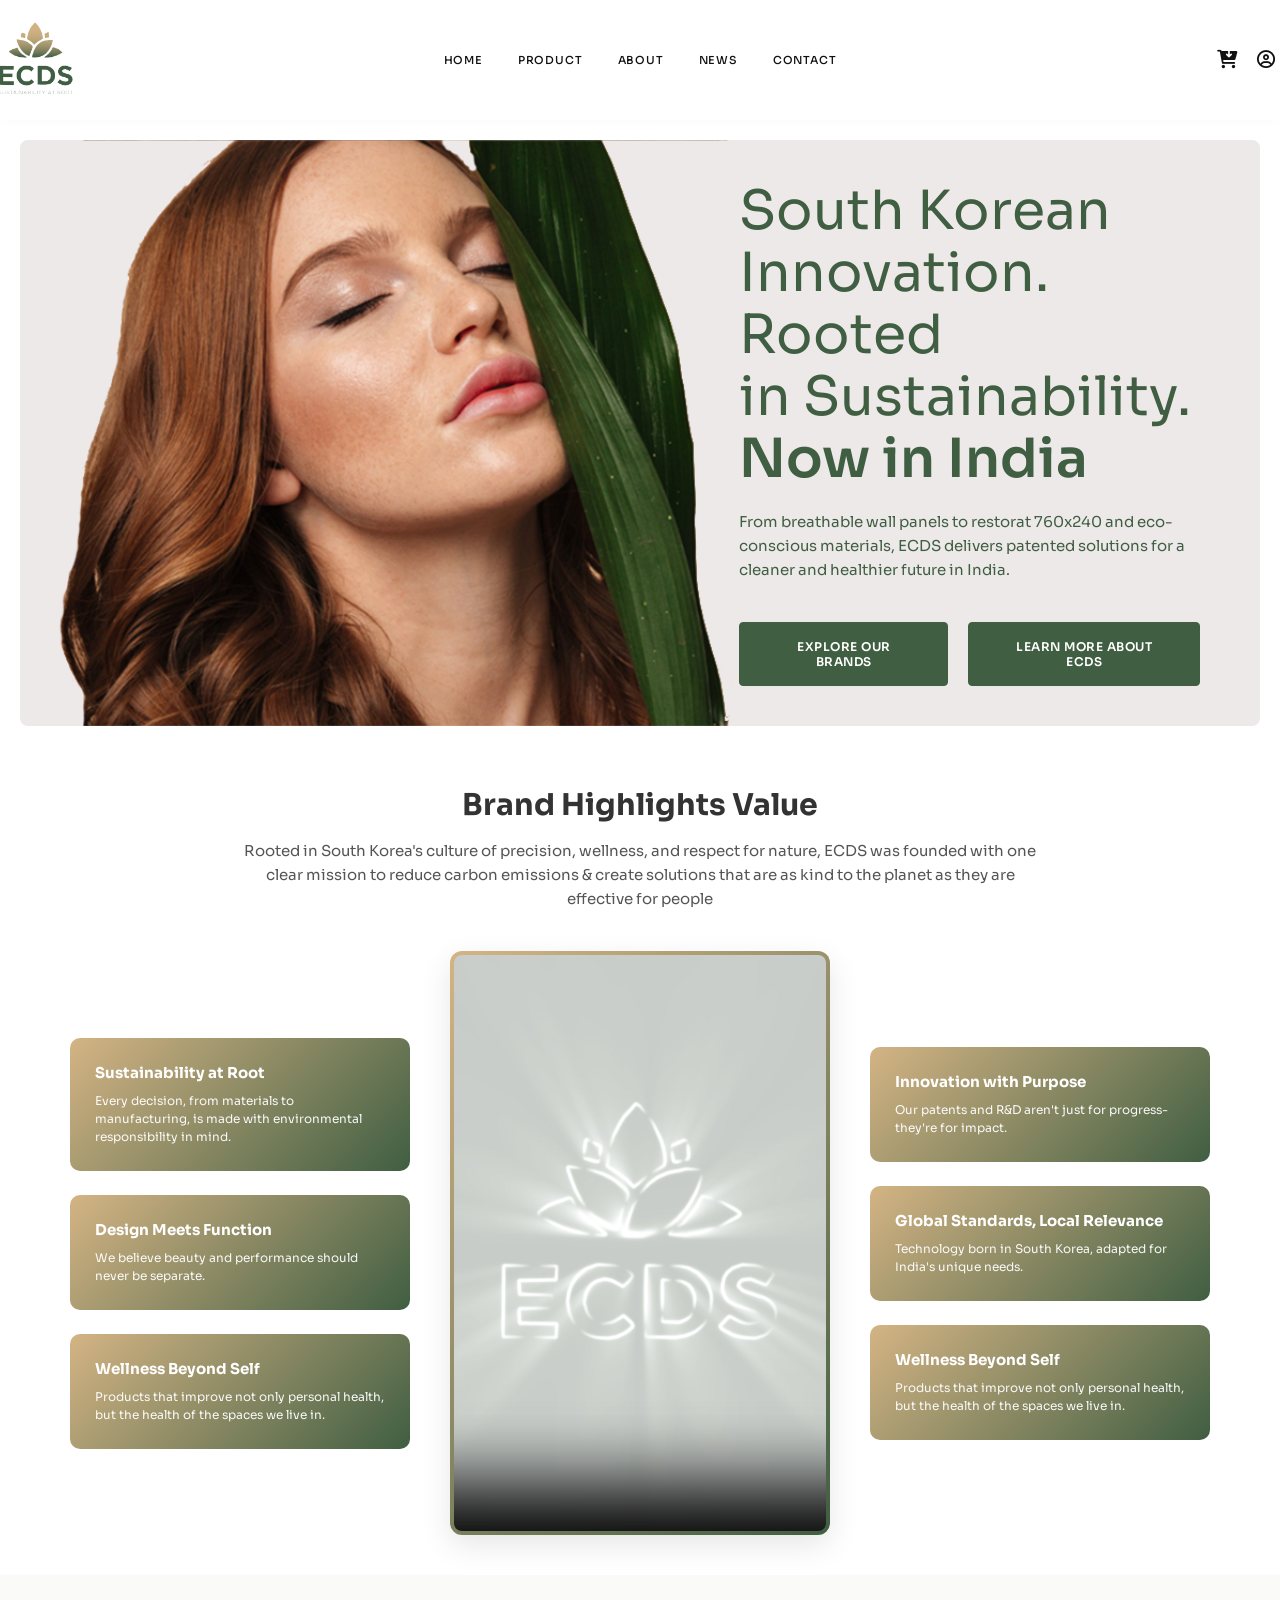
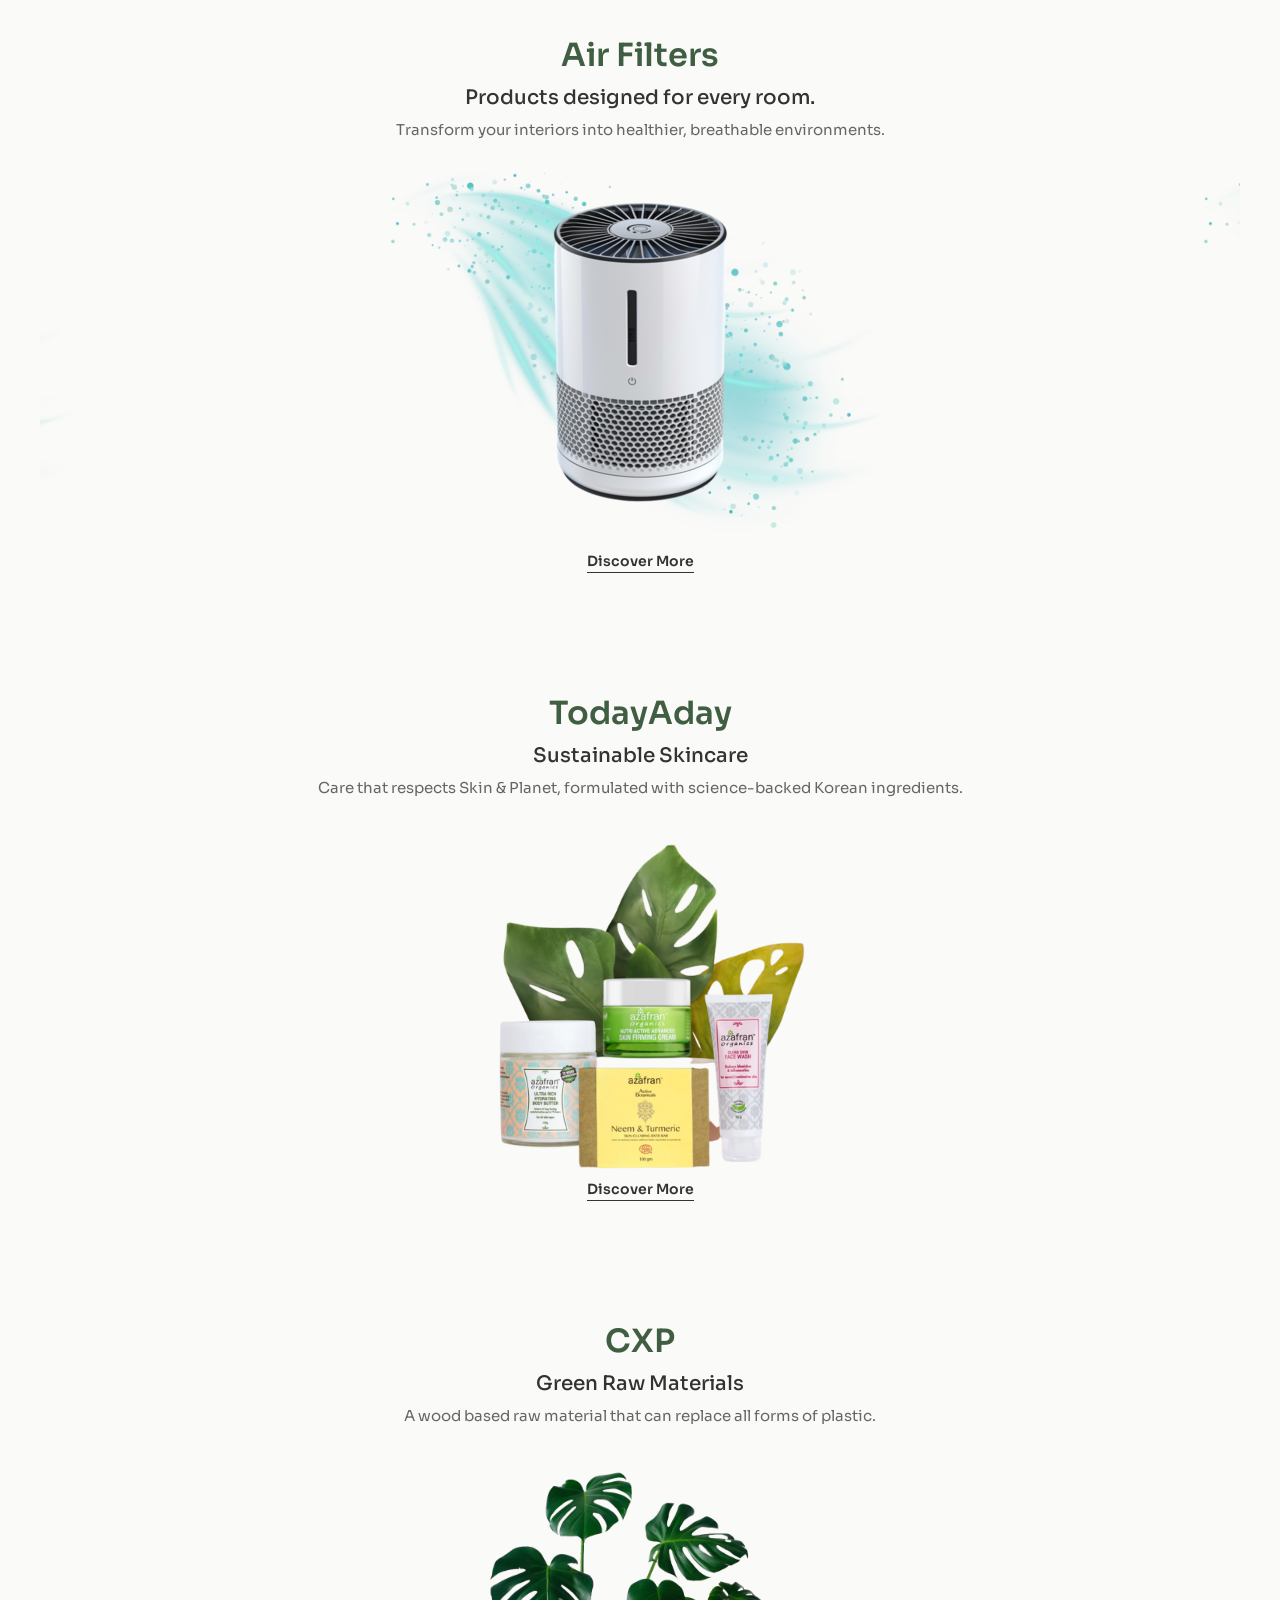
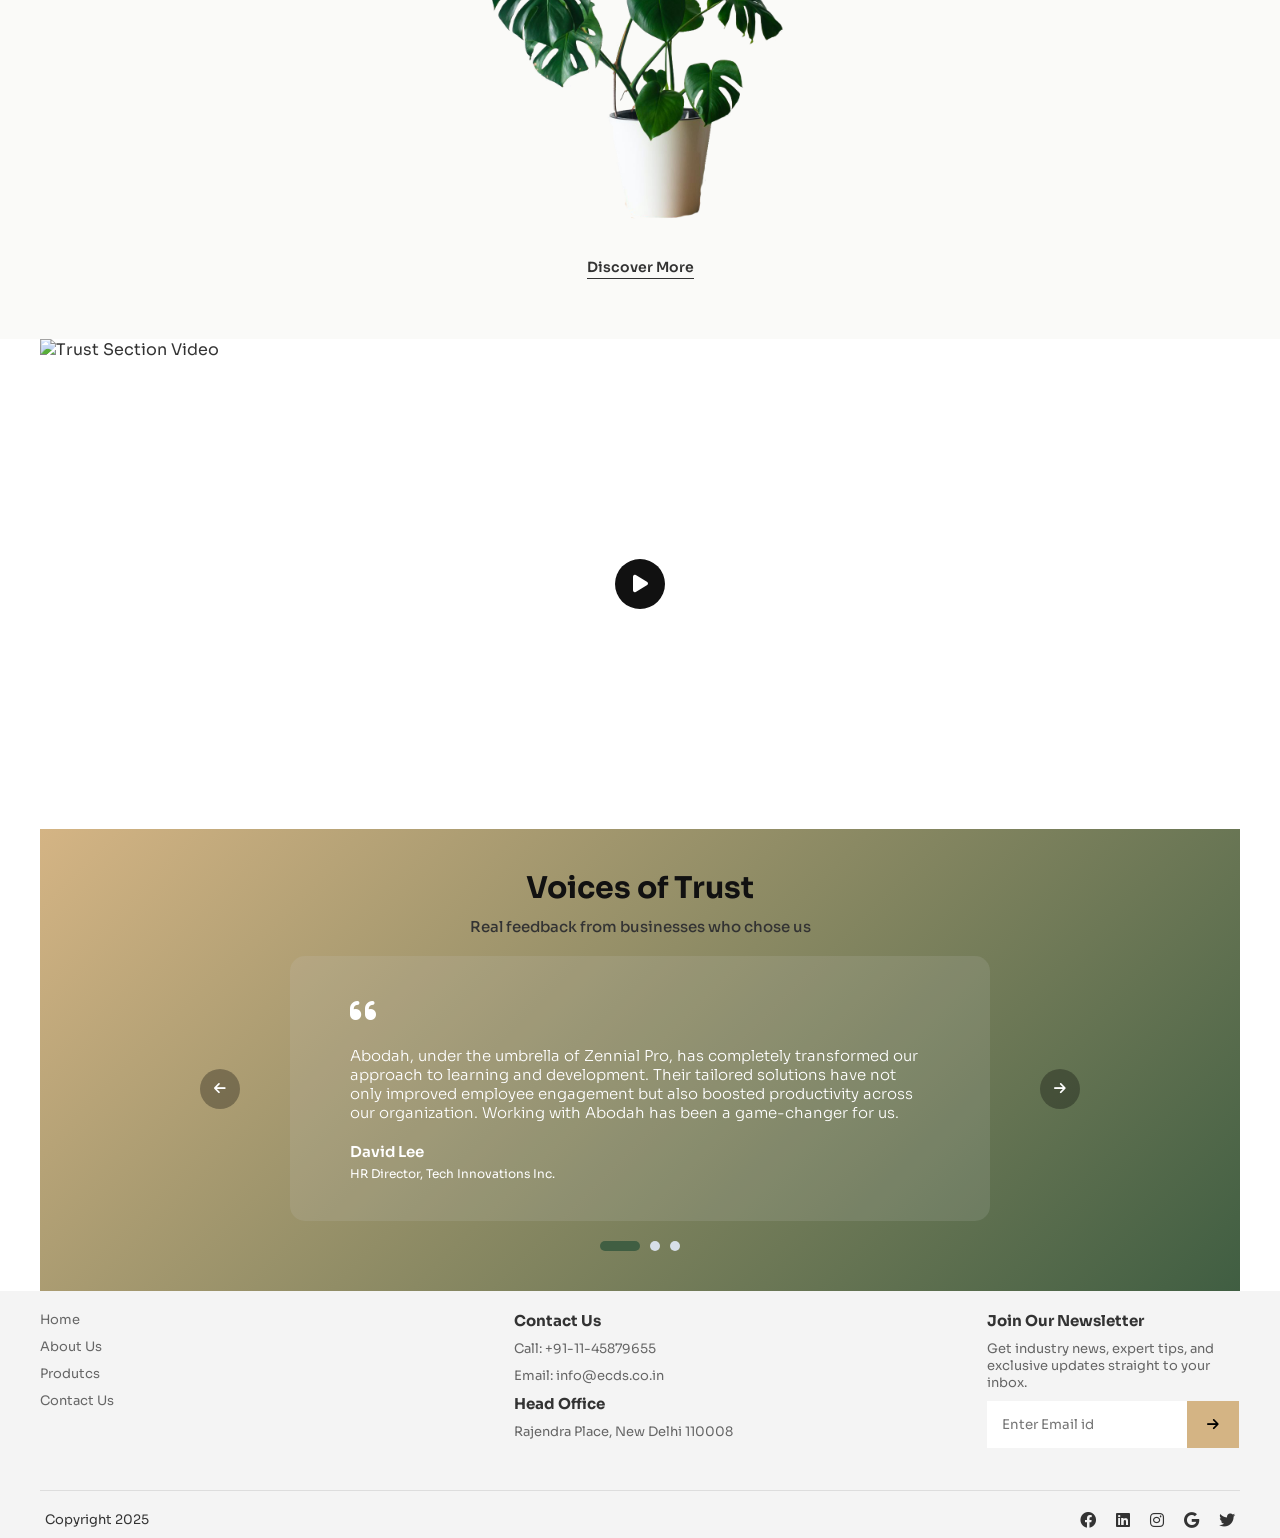
==== commit 5e2410ac: "Add about us section" ====
--- a/index.html
+++ b/index.html
@@ -21,9 +21,9 @@
             </div>
             
             <nav class="nav-links">
-                <a href="#">HOME</a>
+                <a href="index.html">HOME</a>
                 <a href="#">PRODUCT</a>
-                <a href="#">ABOUT</a>
+                <a href="about.html">ABOUT</a>
                 <a href="#">NEWS</a>
                 <a href="#">CONTACT</a>
             </nav>
@@ -209,15 +209,19 @@
                 </div>
             </div>
         </div>
+
+        <div class="footer-divider"></div>
+
         <div class="footer-bottom">
-            <p>Copyright 2025</p>
-            <div class="footer-icons">
-                <i class="fa-brands fa-facebook"></i>
-                <i class="fa-brands fa-linkedin"></i>
-                <i class="fa-brands fa-instagram"></i>
-                <i class="fa-brands fa-google"></i>
-                <i class="fa-brands fa-twitter"></i>
-            </div>
+                <p>Copyright 2025</p>
+                <div class="footer-icons">
+                    <i class="fa-brands fa-facebook"></i>
+                    <i class="fa-brands fa-linkedin"></i>
+                    <i class="fa-brands fa-instagram"></i>
+                    <i class="fa-brands fa-google"></i>
+                    <i class="fa-brands fa-twitter"></i>
+                </div>
+
         </div>
     </footer>
 
--- a/style.css
+++ b/style.css
@@ -495,7 +495,7 @@
 .dot{
     width: 10px;
     height: 10px;
-    background-color: white;
+    background-color: #D7DFE9;
     border-radius: 50%;
     cursor: pointer;
     transition: background-color 0.5s ease;
@@ -520,8 +520,8 @@
     width: 100%;
     margin: 0 auto;
     display: grid;
-    grid-template-columns: repeat(3,1fr);
-    padding: 0 20px;
+    grid-template-columns: 1.5fr 1.5fr 0.8fr;
+    max-width: 1500px;
 }
 
 .footer-column h3{
@@ -552,3 +552,131 @@
     outline: none;
     padding: 15px;
 }
+
+.email-box button{
+    background: #d4b484;
+    border: none;
+    padding: 10px 20px;
+    cursor: pointer;
+}
+
+.footer-divider{
+    max-width: 1500px;
+    margin: 40px auto 20px auto;
+    border-top: 1px solid #ddd;
+}
+
+.footer-bottom{
+    display: flex;
+    justify-content: space-between;
+    align-items: center;
+    max-width: 1500px;
+    margin: 0 auto;
+    padding: 0 5px;
+}
+
+.footer-bottom p{
+    font-size: 13px;
+}
+
+.footer-icons{
+    display: flex;
+    gap: 20px;
+}
+
+.footer-icons a{
+    font-size: 20px;
+    text-decoration: none;
+}
+
+.building-container{
+    max-width: 1450px;
+    margin: 0 auto;
+}
+
+.building-content{
+    background-image: url('image/building.jpg');
+    background-size: cover;
+    background-position: center center;
+    width: 100%;
+    height: 500px;
+    display: flex;
+    align-items: center;
+    overflow: hidden;
+    border-radius: 20px;
+    padding: 0 60px;
+}
+
+.building-content h1{
+    color: white;
+    font-size: 60px;
+    font-weight: 400;
+}
+
+.about-section {
+    width: 100%;
+}
+
+.about-container {
+    display: flex; 
+    justify-content: center;
+    max-width: 1450px;
+    margin: 0 auto;
+    padding: 52px 110px;
+    gap: 30px;
+}
+
+.about-right-column {
+    flex: 2;
+    padding-top: 100px; 
+}
+
+.about-right-column p {
+    max-width: 600px;
+    margin-bottom: 15px;
+    font-size: 16px;
+    font-weight: 400;
+    line-height: 1.6;
+}
+
+.about-middle-column, .about-left-column {
+    width: 280px; 
+    height: 520px; 
+    display: flex;
+    flex-direction: column;
+    flex-shrink: 0;
+}
+
+.about-left-column {
+    gap: 20px;
+}
+
+
+.about-image-card {
+    background: linear-gradient(135deg, #d4b484 0%, #405e42 100%);
+    border-radius: 15px;
+    box-sizing: border-box; 
+    display: flex;
+    flex-direction: column;
+    align-items: center;
+    padding: 25px 20px;
+    width: 100%;
+}
+
+.about-image-card h2 {
+    color: white;
+    font-size: 24px;
+    margin: 0 0 15px 0;
+    text-align: center;
+}
+
+.air-filter {
+    flex: 1;
+    justify-content: flex-start;
+}
+
+.todayaday, .cxp {
+    flex: 1;
+    justify-content: space-between;
+}
+
